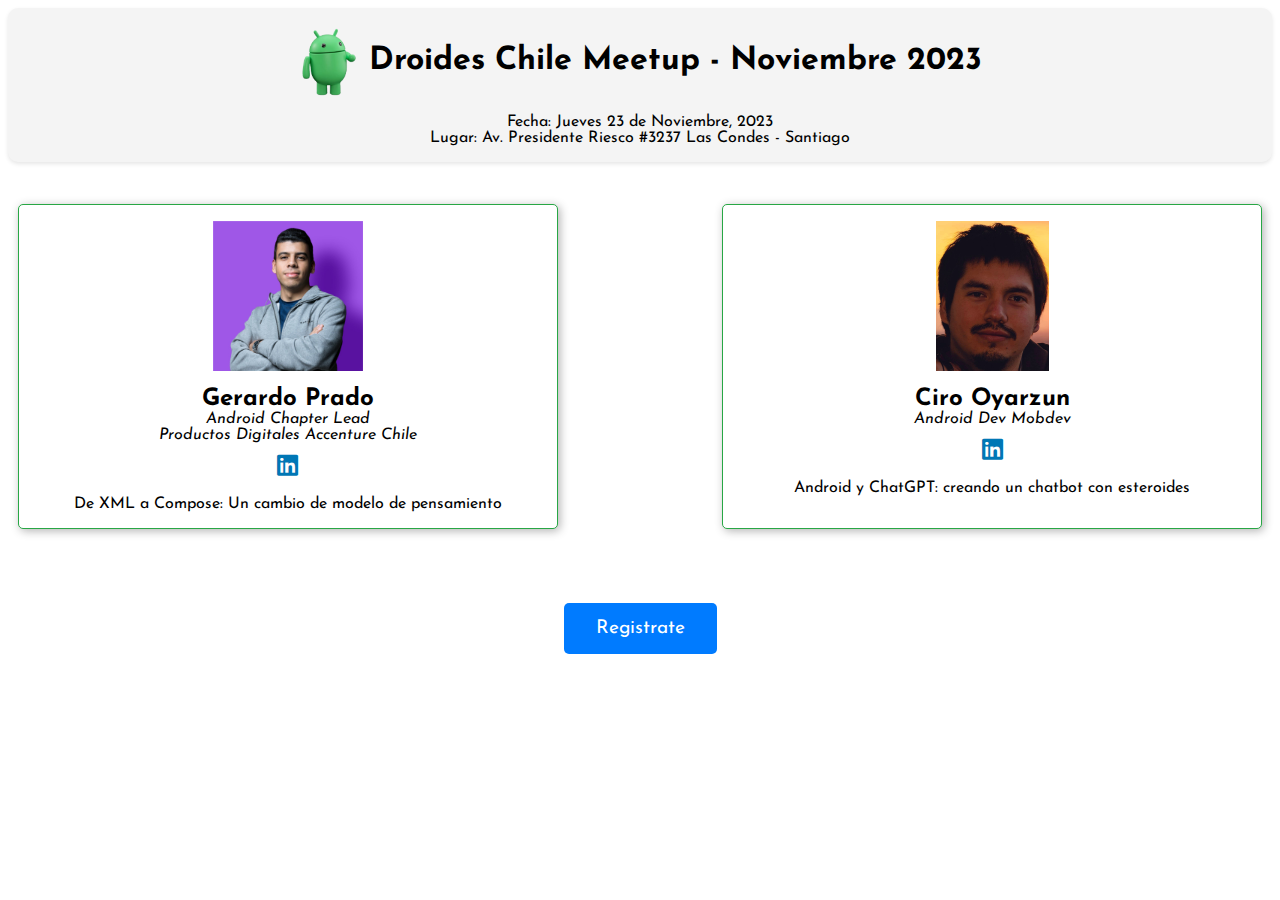
==== index.html @ 1ccf69a2 "Update font" ====
<!DOCTYPE html>
<html>

<head>
    <title>Droides Chile - Meetups</title>
    <link rel="stylesheet" href="https://fonts.googleapis.com/css?family=Josefin+Sans">
    <style>
        /* CSS styles */
        /* Estilos comunes */
        body {
            transition: background-color 0.3s ease;
            font-family: "Josefin Sans", sans-serif
        }

        .talk-container {
            display: flex;
            justify-content: space-between;
            margin-bottom: 2rem;
        }

        .talk {
            display: flex;
            flex-direction: column;
            align-items: center;
            width: 40%;
            margin: 10px;
            /* Agrega un poco de espacio entre las tarjetas */
            border: 1px solid #28a745;
            /* Línea más fina */
            border-radius: 5px;
            box-shadow: 2px 2px 10px rgba(0, 0, 0, 0.3);
            /* Sombra más difusa */
            padding: 1rem;
            background-color: #fff;
            /* Fondo blanco (ajustable) */
            transition: transform 0.3s ease, box-shadow 0.3s ease;
            /* Transición suave para hover */
        }

        /* Efecto al pasar el ratón sobre la tarjeta */
        .talk:hover {
            transform: translateY(-5px);
            box-shadow: 4px 4px 15px rgba(0, 0, 0, 0.4);
        }

        .talk img {
            width: auto;
            max-height: 150px;
            height: auto;
            margin-bottom: 1rem;
        }

        .talk h3 {
            margin: 0;
            font-size: 1.5rem;
            text-align: center;
            transition: color 0.3s ease;
        }

        .talk p {
            margin: 0;
            font-size: 1rem;
            text-align: center;
            transition: color 0.3s ease;
        }

        .info {
            margin-bottom: 2rem;
            background-color: #f4f4f4;
            /* Color de fondo, ajustable */
            border-radius: 10px;
            /* Bordes redondeados */
            padding: 1rem;
            box-shadow: 0 2px 4px rgba(0, 0, 0, 0.1);
            /* Sombra suave */
        }

        .info-header {
            display: flex;
            align-items: center;
            justify-content: center;
            margin-bottom: 1rem;
        }

        .bugdroid-logo {
            width: 60px;
            /* Ajusta el tamaño según necesidad */
            margin-right: 10px;
        }

        .info h2 {
            margin: 0;
            font-size: 2rem;
            text-align: center;
            transition: color 0.3s ease;
        }

        .info p {
            margin: 0;
            font-size: 1rem;
            text-align: center;
            transition: color 0.3s ease;
        }

        .registration {
            text-align: center;
        }

        .registration a {
            display: inline-block;
            padding: 1rem 2rem;
            background-color: #007bff;
            color: #fff;
            text-decoration: none;
            border-radius: 5px;
            font-size: 1.2rem;
            margin-top: 2rem;
        }

        .linkedin-icon {
            display: inline-block;
            margin-top: 10px;
            /* Ajusta según necesidad */
            color: #0077b5;
            /* Color del ícono de LinkedIn */
            font-size: 24px;
            /* Tamaño del ícono */
            transition: color 0.3s ease;
        }

        .linkedin-icon:hover {
            color: #005691;
            /* Color al pasar el ratón por encima */
        }


        /* Estilos para el modo oscuro */
        @media (prefers-color-scheme: dark) {
            body {
                background-color: #121212;
                color: #ffffff;
            }

            .talk {
                background-color: #242424;
                border-color: #3c763d;
            }

            .info {
                background-color: #2d2d2d;
                color: #ffffff;
            }

            .registration a {
                background-color: #0056b3;
                color: #ffffff;
            }

            .linkedin-icon {
                color: #9ec2e6;
            }

            .linkedin-icon:hover {
                color: #7ba7d0;
            }
        }
    </style>
    <link rel="stylesheet" href="https://cdnjs.cloudflare.com/ajax/libs/font-awesome/6.2.0/css/all.min.css">
</head>

<body>

    <div class="info">
        <div class="info-header">
            <img src="res/img/android-new-logo.png" alt="Bugdroid" class="bugdroid-logo">
            <h2>Droides Chile Meetup - Noviembre 2023</h2>
        </div>
        <p>Fecha: Jueves 23 de Noviembre, 2023</p>
        <p>Lugar: Av. Presidente Riesco #3237 Las Condes - Santiago</p>
    </div>
    <div class="talk-container">
        <div class="talk">
            <img src="res/img/speaker-gerardo-prado.jpeg" alt="Talk 1">
            <h3>Gerardo Prado</h3>
            <p><i>Android Chapter Lead <br />Productos Digitales Accenture Chile</i></p>
            <a href="https://www.linkedin.com/in/gdavidpb/" target="_blank" class="linkedin-icon">
                <i class="fab fa-linkedin"></i>
            </a>
            <br />
            <p>De XML a Compose: Un cambio de modelo de pensamiento</p>
        </div>

        <div class="talk">
            <img src="res/img/speaker-ciro-oyarzun.jpeg" alt="Talk 2">
            <h3>Ciro Oyarzun</h3>
            <p><i>Android Dev Mobdev</i></p>
            <a href="https://www.linkedin.com/in/ciro-oyarz%C3%BAn-orrego-23a24641/" target="_blank"
                class="linkedin-icon">
                <i class="fab fa-linkedin"></i>
            </a>
            <br />
            <p>Android y ChatGPT: creando un chatbot con esteroides</p>
        </div>
    </div>

    <div class="registration">
        <a href="https://forms.gle/CiVavatacSVbdCNq7">Registrate</a>
    </div>
</body>

</html>
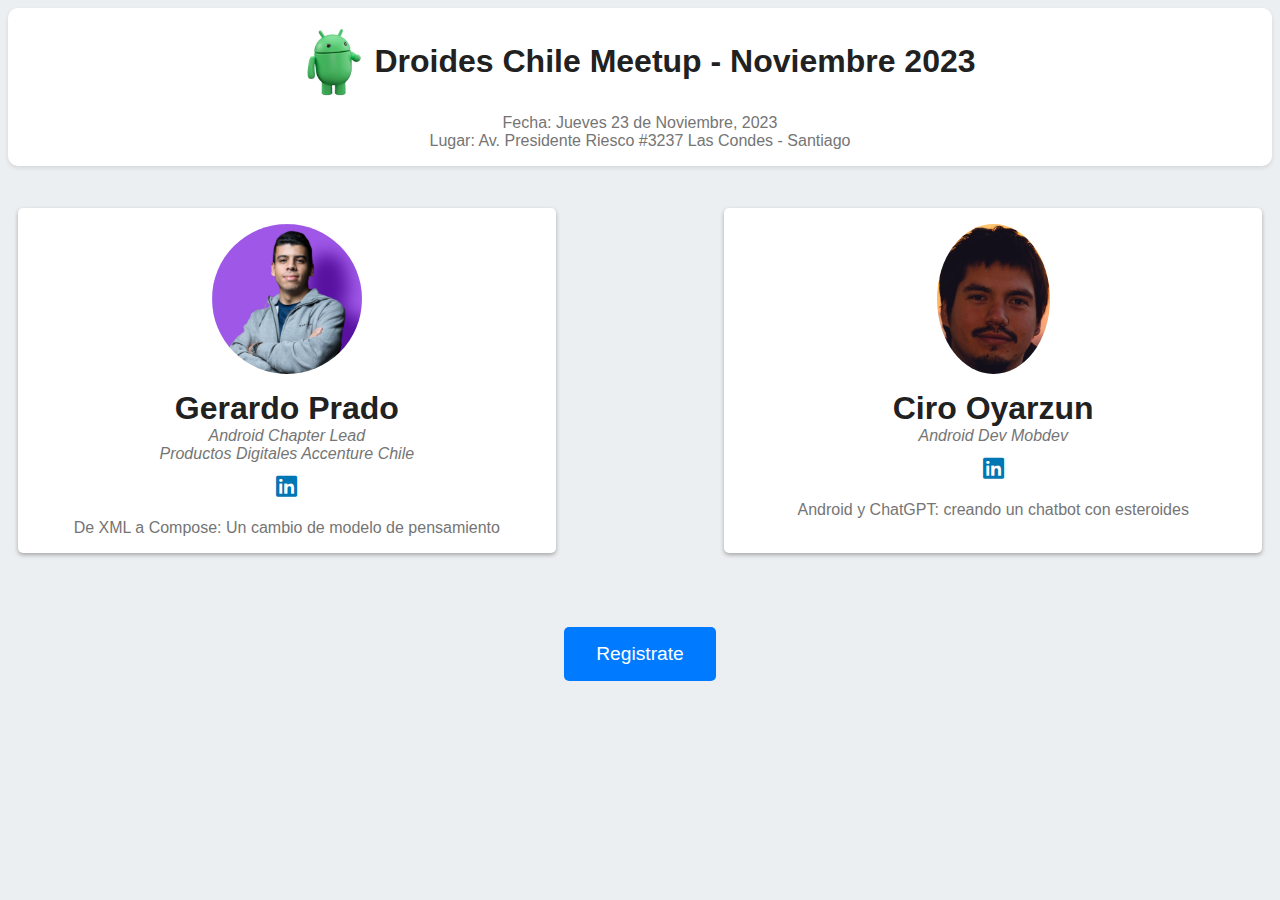
==== commit 582af240: "update to material design" ====
--- a/index.html
+++ b/index.html
@@ -9,7 +9,12 @@
         /* Estilos comunes */
         body {
             transition: background-color 0.3s ease;
-            font-family: "Josefin Sans", sans-serif
+            font-family: 'Roboto', 'Arial', sans-serif;
+            /* Estilo de fuente Material Design */
+            background-color: #ECEFF1;
+            /* Fondo claro */
+            color: #212121;
+            /* Texto oscuro */
         }
 
         .talk-container {
@@ -24,23 +29,19 @@
             align-items: center;
             width: 40%;
             margin: 10px;
-            /* Agrega un poco de espacio entre las tarjetas */
-            border: 1px solid #28a745;
-            /* Línea más fina */
             border-radius: 5px;
-            box-shadow: 2px 2px 10px rgba(0, 0, 0, 0.3);
-            /* Sombra más difusa */
+            box-shadow: 0 2px 4px rgba(0, 0, 0, 0.3);
+            /* Sombra Material Design */
             padding: 1rem;
-            background-color: #fff;
-            /* Fondo blanco (ajustable) */
-            transition: transform 0.3s ease, box-shadow 0.3s ease;
-            /* Transición suave para hover */
-        }
-
-        /* Efecto al pasar el ratón sobre la tarjeta */
+            background-color: #FFFFFF;
+            /* Fondo blanco */
+            transition: all 0.3s cubic-bezier(.25, .8, .25, 1);
+            /* Transición suave */
+        }
+
         .talk:hover {
-            transform: translateY(-5px);
-            box-shadow: 4px 4px 15px rgba(0, 0, 0, 0.4);
+            box-shadow: 0 14px 28px rgba(0, 0, 0, 0.25), 0 10px 10px rgba(0, 0, 0, 0.22);
+            /* Sombra al pasar el ratón */
         }
 
         .talk img {
@@ -48,31 +49,32 @@
             max-height: 150px;
             height: auto;
             margin-bottom: 1rem;
-        }
-
-        .talk h3 {
+            border-radius: 50%;
+            /* Imágenes redondas */
+        }
+
+        .talk h3,
+        .info h2 {
             margin: 0;
-            font-size: 1.5rem;
+            font-size: 2rem;
             text-align: center;
-            transition: color 0.3s ease;
-        }
-
-        .talk p {
+            color: #212121;
+        }
+
+        .talk p,
+        .info p {
             margin: 0;
             font-size: 1rem;
             text-align: center;
-            transition: color 0.3s ease;
+            color: #757575;
         }
 
         .info {
             margin-bottom: 2rem;
-            background-color: #f4f4f4;
-            /* Color de fondo, ajustable */
+            background-color: #FFFFFF;
             border-radius: 10px;
-            /* Bordes redondeados */
             padding: 1rem;
             box-shadow: 0 2px 4px rgba(0, 0, 0, 0.1);
-            /* Sombra suave */
         }
 
         .info-header {
@@ -84,22 +86,7 @@
 
         .bugdroid-logo {
             width: 60px;
-            /* Ajusta el tamaño según necesidad */
             margin-right: 10px;
-        }
-
-        .info h2 {
-            margin: 0;
-            font-size: 2rem;
-            text-align: center;
-            transition: color 0.3s ease;
-        }
-
-        .info p {
-            margin: 0;
-            font-size: 1rem;
-            text-align: center;
-            transition: color 0.3s ease;
         }
 
         .registration {
@@ -120,19 +107,14 @@
         .linkedin-icon {
             display: inline-block;
             margin-top: 10px;
-            /* Ajusta según necesidad */
             color: #0077b5;
-            /* Color del ícono de LinkedIn */
             font-size: 24px;
-            /* Tamaño del ícono */
             transition: color 0.3s ease;
         }
 
         .linkedin-icon:hover {
             color: #005691;
-            /* Color al pasar el ratón por encima */
-        }
-
+        }
 
         /* Estilos para el modo oscuro */
         @media (prefers-color-scheme: dark) {
@@ -149,6 +131,18 @@
             .info {
                 background-color: #2d2d2d;
                 color: #ffffff;
+            }
+
+            .talk h3,
+            .info h2 {
+                color: #ffffff;
+                /* Cambio de color para el título y los nombres en modo oscuro */
+            }
+
+            .talk p,
+            .info p {
+                color: #bbbbbb;
+                /* Cambio de color para el texto en modo oscuro */
             }
 
             .registration a {
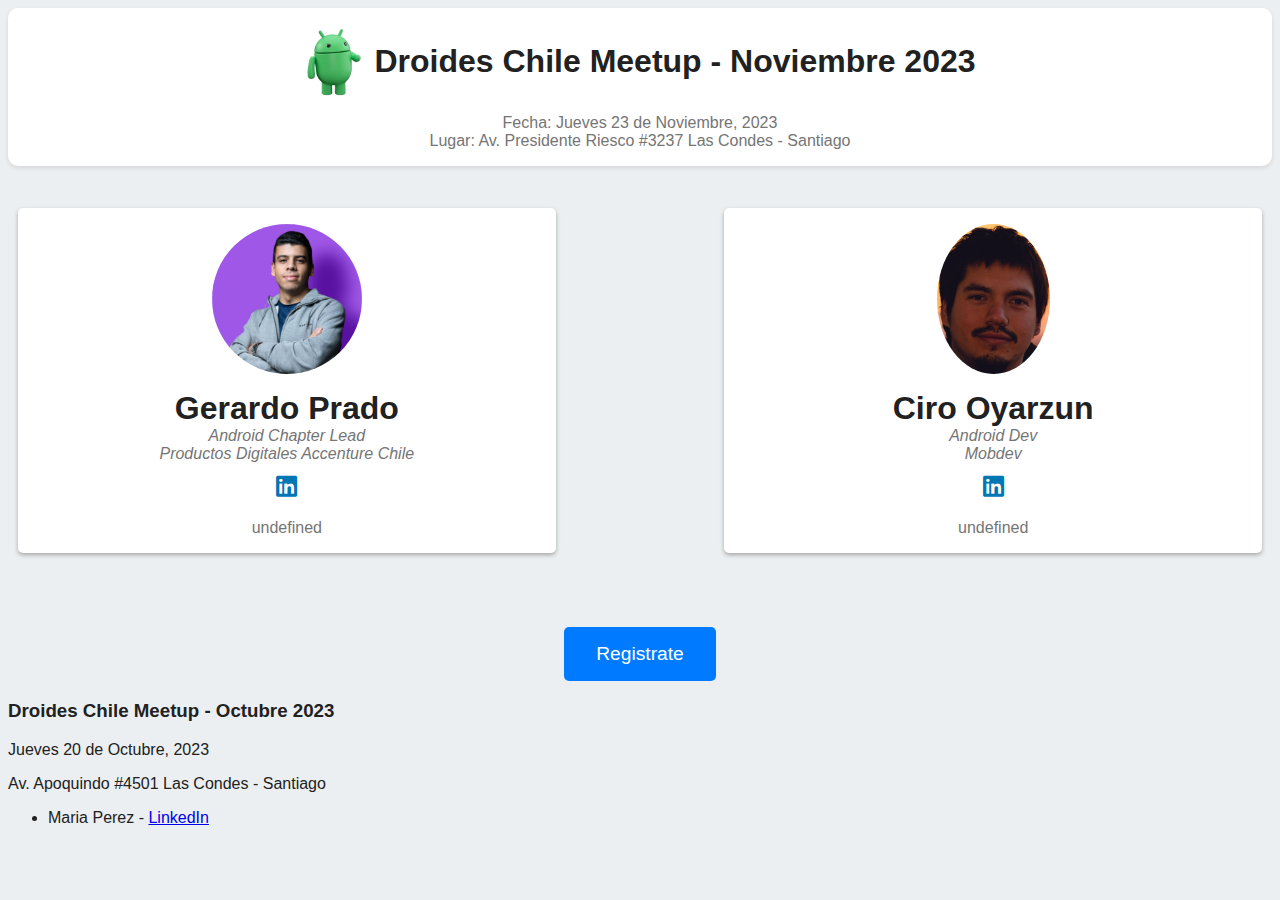
==== commit d37354fc: "update json file path" ====
--- a/index.html
+++ b/index.html
@@ -163,43 +163,12 @@
 </head>
 
 <body>
+    <div id="upcomingMeetup"></div>
+    <div id="past-meetups"></div>
 
-    <div class="info">
-        <div class="info-header">
-            <img src="res/img/android-new-logo.png" alt="Bugdroid" class="bugdroid-logo">
-            <h2>Droides Chile Meetup - Noviembre 2023</h2>
-        </div>
-        <p>Fecha: Jueves 23 de Noviembre, 2023</p>
-        <p>Lugar: Av. Presidente Riesco #3237 Las Condes - Santiago</p>
-    </div>
-    <div class="talk-container">
-        <div class="talk">
-            <img src="res/img/speaker-gerardo-prado.jpeg" alt="Talk 1">
-            <h3>Gerardo Prado</h3>
-            <p><i>Android Chapter Lead <br />Productos Digitales Accenture Chile</i></p>
-            <a href="https://www.linkedin.com/in/gdavidpb/" target="_blank" class="linkedin-icon">
-                <i class="fab fa-linkedin"></i>
-            </a>
-            <br />
-            <p>De XML a Compose: Un cambio de modelo de pensamiento</p>
-        </div>
-
-        <div class="talk">
-            <img src="res/img/speaker-ciro-oyarzun.jpeg" alt="Talk 2">
-            <h3>Ciro Oyarzun</h3>
-            <p><i>Android Dev Mobdev</i></p>
-            <a href="https://www.linkedin.com/in/ciro-oyarz%C3%BAn-orrego-23a24641/" target="_blank"
-                class="linkedin-icon">
-                <i class="fab fa-linkedin"></i>
-            </a>
-            <br />
-            <p>Android y ChatGPT: creando un chatbot con esteroides</p>
-        </div>
-    </div>
-
-    <div class="registration">
-        <a href="https://forms.gle/CiVavatacSVbdCNq7">Registrate</a>
-    </div>
+    <!-- Enlaces a archivos JavaScript externos -->
+    <script src="res/js/fetchData.js"></script>
+    <script src="res/js/displayMeetups.js"></script>
 </body>
 
 </html>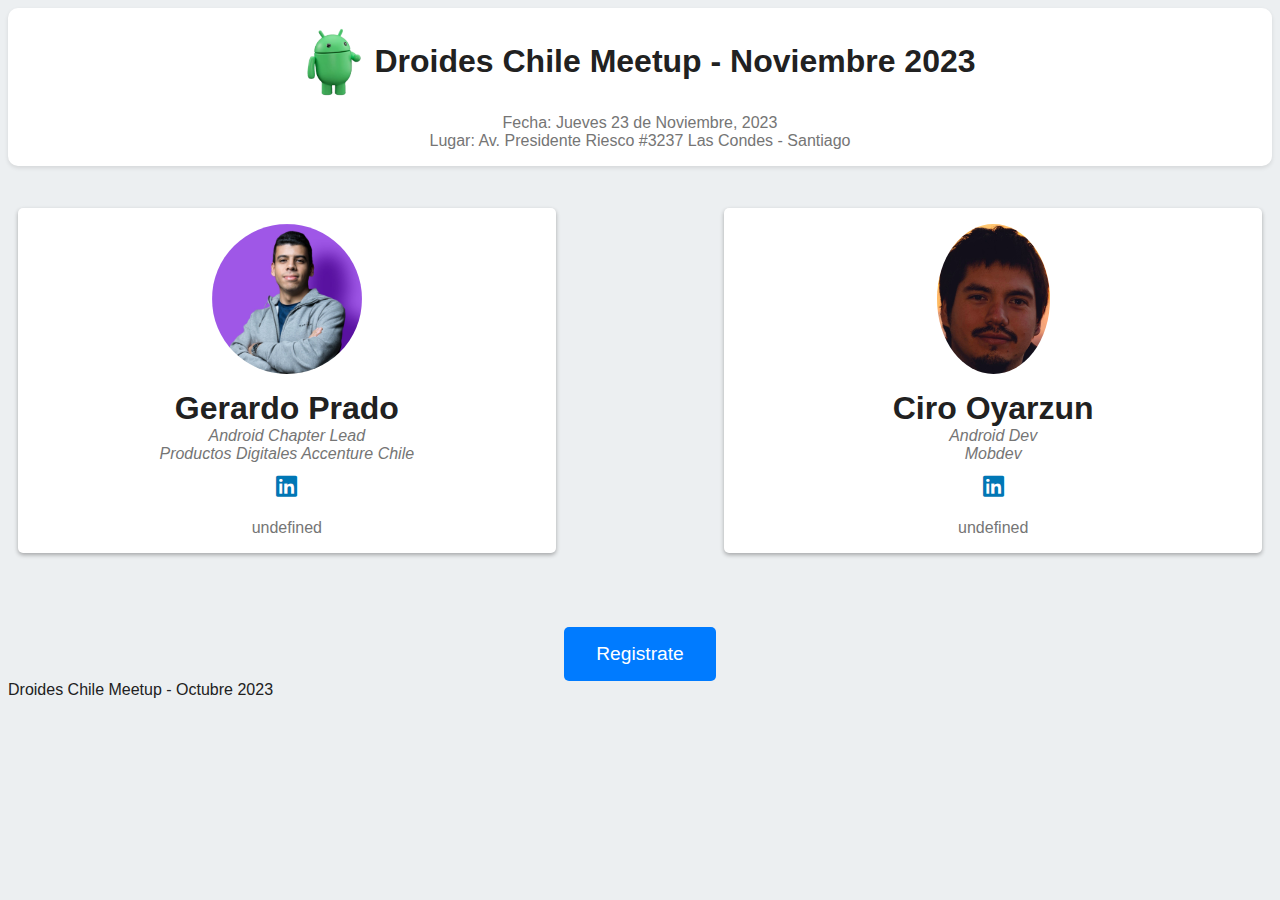
==== commit bdc8fd5e: "update displayPastMeetups" ====
--- a/index.html
+++ b/index.html
@@ -158,6 +158,10 @@
                 color: #7ba7d0;
             }
         }
+        /* Estilo para ocultar elementos */
+        .hidden {
+            display: none;
+        }
     </style>
     <link rel="stylesheet" href="https://cdnjs.cloudflare.com/ajax/libs/font-awesome/6.2.0/css/all.min.css">
 </head>
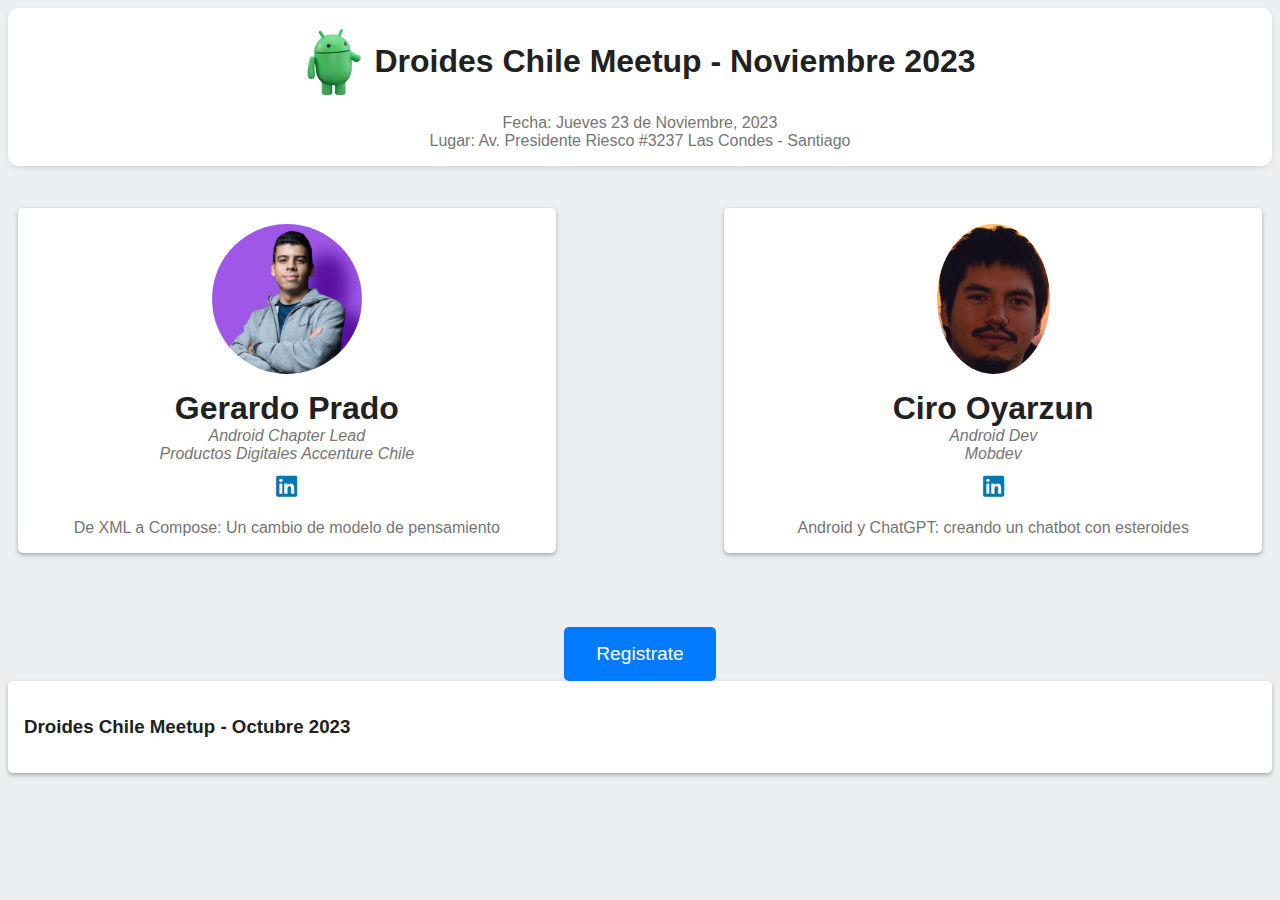
==== commit 794aa895: "update displayPastMeetups" ====
--- a/index.html
+++ b/index.html
@@ -116,6 +116,26 @@
             color: #005691;
         }
 
+        /* Estilo para las tarjetas de los meetups pasados */
+    .past-meetup-card {
+        background-color: #FFFFFF;
+        border-radius: 5px;
+        box-shadow: 0 2px 4px rgba(0, 0, 0, 0.3);
+        padding: 1rem;
+        margin-bottom: 1rem;
+        cursor: pointer;
+        transition: all 0.3s cubic-bezier(.25, .8, .25, 1);
+    }
+
+    .past-meetup-card:hover {
+        box-shadow: 0 14px 28px rgba(0, 0, 0, 0.25), 0 10px 10px rgba(0, 0, 0, 0.22);
+    }
+
+    /* Estilo para el contenido oculto dentro de la tarjeta */
+    .past-meetup-content {
+        padding: 1rem 0;
+    }
+
         /* Estilos para el modo oscuro */
         @media (prefers-color-scheme: dark) {
             body {
@@ -157,6 +177,23 @@
             .linkedin-icon:hover {
                 color: #7ba7d0;
             }
+
+        .past-meetup-card {
+            background-color: #242424;
+            color: #ffffff;
+        }
+
+        .past-meetup-card:hover {
+            box-shadow: 0 14px 28px rgba(255, 255, 255, 0.25), 0 10px 10px rgba(255, 255, 255, 0.22);
+        }
+
+        .past-meetup-title {
+            color: #ffffff;
+        }
+
+        .past-meetup-content {
+            color: #bbbbbb;
+        }
         }
         /* Estilo para ocultar elementos */
         .hidden {
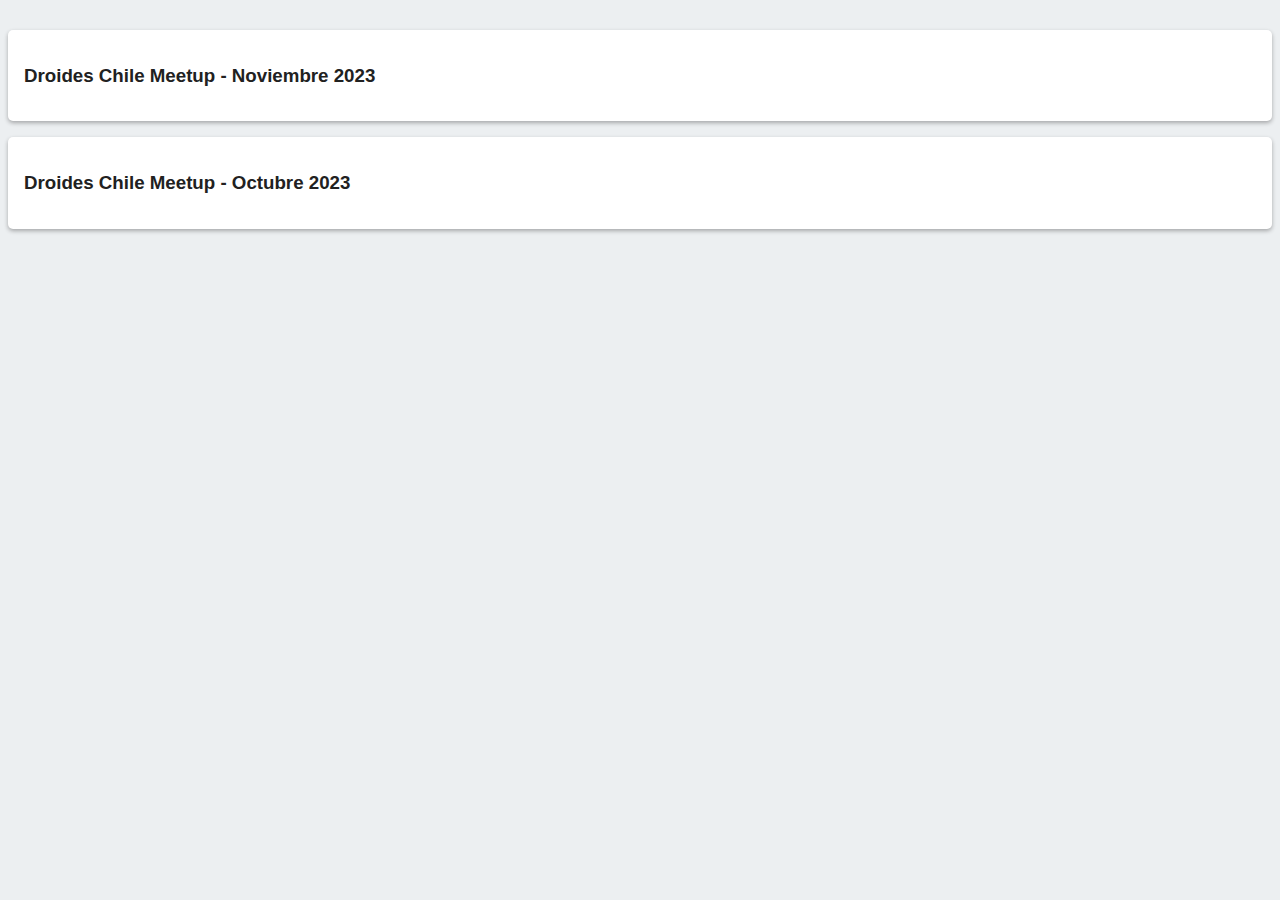
==== commit add45795: "update styles" ====
--- a/index.html
+++ b/index.html
@@ -4,202 +4,7 @@
 <head>
     <title>Droides Chile - Meetups</title>
     <link rel="stylesheet" href="https://fonts.googleapis.com/css?family=Josefin+Sans">
-    <style>
-        /* CSS styles */
-        /* Estilos comunes */
-        body {
-            transition: background-color 0.3s ease;
-            font-family: 'Roboto', 'Arial', sans-serif;
-            /* Estilo de fuente Material Design */
-            background-color: #ECEFF1;
-            /* Fondo claro */
-            color: #212121;
-            /* Texto oscuro */
-        }
-
-        .talk-container {
-            display: flex;
-            justify-content: space-between;
-            margin-bottom: 2rem;
-        }
-
-        .talk {
-            display: flex;
-            flex-direction: column;
-            align-items: center;
-            width: 40%;
-            margin: 10px;
-            border-radius: 5px;
-            box-shadow: 0 2px 4px rgba(0, 0, 0, 0.3);
-            /* Sombra Material Design */
-            padding: 1rem;
-            background-color: #FFFFFF;
-            /* Fondo blanco */
-            transition: all 0.3s cubic-bezier(.25, .8, .25, 1);
-            /* Transición suave */
-        }
-
-        .talk:hover {
-            box-shadow: 0 14px 28px rgba(0, 0, 0, 0.25), 0 10px 10px rgba(0, 0, 0, 0.22);
-            /* Sombra al pasar el ratón */
-        }
-
-        .talk img {
-            width: auto;
-            max-height: 150px;
-            height: auto;
-            margin-bottom: 1rem;
-            border-radius: 50%;
-            /* Imágenes redondas */
-        }
-
-        .talk h3,
-        .info h2 {
-            margin: 0;
-            font-size: 2rem;
-            text-align: center;
-            color: #212121;
-        }
-
-        .talk p,
-        .info p {
-            margin: 0;
-            font-size: 1rem;
-            text-align: center;
-            color: #757575;
-        }
-
-        .info {
-            margin-bottom: 2rem;
-            background-color: #FFFFFF;
-            border-radius: 10px;
-            padding: 1rem;
-            box-shadow: 0 2px 4px rgba(0, 0, 0, 0.1);
-        }
-
-        .info-header {
-            display: flex;
-            align-items: center;
-            justify-content: center;
-            margin-bottom: 1rem;
-        }
-
-        .bugdroid-logo {
-            width: 60px;
-            margin-right: 10px;
-        }
-
-        .registration {
-            text-align: center;
-        }
-
-        .registration a {
-            display: inline-block;
-            padding: 1rem 2rem;
-            background-color: #007bff;
-            color: #fff;
-            text-decoration: none;
-            border-radius: 5px;
-            font-size: 1.2rem;
-            margin-top: 2rem;
-        }
-
-        .linkedin-icon {
-            display: inline-block;
-            margin-top: 10px;
-            color: #0077b5;
-            font-size: 24px;
-            transition: color 0.3s ease;
-        }
-
-        .linkedin-icon:hover {
-            color: #005691;
-        }
-
-        /* Estilo para las tarjetas de los meetups pasados */
-    .past-meetup-card {
-        background-color: #FFFFFF;
-        border-radius: 5px;
-        box-shadow: 0 2px 4px rgba(0, 0, 0, 0.3);
-        padding: 1rem;
-        margin-bottom: 1rem;
-        cursor: pointer;
-        transition: all 0.3s cubic-bezier(.25, .8, .25, 1);
-    }
-
-    .past-meetup-card:hover {
-        box-shadow: 0 14px 28px rgba(0, 0, 0, 0.25), 0 10px 10px rgba(0, 0, 0, 0.22);
-    }
-
-    /* Estilo para el contenido oculto dentro de la tarjeta */
-    .past-meetup-content {
-        padding: 1rem 0;
-    }
-
-        /* Estilos para el modo oscuro */
-        @media (prefers-color-scheme: dark) {
-            body {
-                background-color: #121212;
-                color: #ffffff;
-            }
-
-            .talk {
-                background-color: #242424;
-                border-color: #3c763d;
-            }
-
-            .info {
-                background-color: #2d2d2d;
-                color: #ffffff;
-            }
-
-            .talk h3,
-            .info h2 {
-                color: #ffffff;
-                /* Cambio de color para el título y los nombres en modo oscuro */
-            }
-
-            .talk p,
-            .info p {
-                color: #bbbbbb;
-                /* Cambio de color para el texto en modo oscuro */
-            }
-
-            .registration a {
-                background-color: #0056b3;
-                color: #ffffff;
-            }
-
-            .linkedin-icon {
-                color: #9ec2e6;
-            }
-
-            .linkedin-icon:hover {
-                color: #7ba7d0;
-            }
-
-        .past-meetup-card {
-            background-color: #242424;
-            color: #ffffff;
-        }
-
-        .past-meetup-card:hover {
-            box-shadow: 0 14px 28px rgba(255, 255, 255, 0.25), 0 10px 10px rgba(255, 255, 255, 0.22);
-        }
-
-        .past-meetup-title {
-            color: #ffffff;
-        }
-
-        .past-meetup-content {
-            color: #bbbbbb;
-        }
-        }
-        /* Estilo para ocultar elementos */
-        .hidden {
-            display: none;
-        }
-    </style>
+    <link rel="stylesheet" href="res/style/web-style.css">
     <link rel="stylesheet" href="https://cdnjs.cloudflare.com/ajax/libs/font-awesome/6.2.0/css/all.min.css">
 </head>
 
--- a/res/style/web-style.css
+++ b/res/style/web-style.css
@@ -0,0 +1,207 @@
+
+        /* CSS styles */
+        /* Estilos comunes */
+        body {
+            transition: background-color 0.3s ease;
+            font-family: 'Roboto', 'Arial', sans-serif;
+            /* Estilo de fuente Material Design */
+            background-color: #ECEFF1;
+            /* Fondo claro */
+            color: #212121;
+            /* Texto oscuro */
+        }
+
+        .talk-container {
+            display: flex;
+            justify-content: space-between;
+            margin-bottom: 2rem;
+        }
+
+        .talk {
+            display: flex;
+            flex-direction: column;
+            align-items: center;
+            width: 40%;
+            margin: 10px;
+            border-radius: 5px;
+            box-shadow: 0 2px 4px rgba(0, 0, 0, 0.3);
+            /* Sombra Material Design */
+            padding: 1rem;
+            background-color: #FFFFFF;
+            /* Fondo blanco */
+            transition: all 0.3s cubic-bezier(.25, .8, .25, 1);
+            /* Transición suave */
+        }
+
+        .talk:hover {
+            box-shadow: 0 14px 28px rgba(0, 0, 0, 0.25), 0 10px 10px rgba(0, 0, 0, 0.22);
+            /* Sombra al pasar el ratón */
+        }
+
+        .talk img {
+            width: auto;
+            max-height: 150px;
+            height: auto;
+            margin-bottom: 1rem;
+            border-radius: 50%;
+            /* Imágenes redondas */
+        }
+
+        .talk h3,
+        .info h2 {
+            margin: 0;
+            font-size: 2rem;
+            text-align: center;
+            color: #212121;
+        }
+
+        .talk p,
+        .info p {
+            margin: 0;
+            font-size: 1rem;
+            text-align: center;
+            color: #757575;
+        }
+
+        .info {
+            margin-bottom: 2rem;
+            background-color: #FFFFFF;
+            border-radius: 10px;
+            padding: 1rem;
+            box-shadow: 0 2px 4px rgba(0, 0, 0, 0.1);
+        }
+
+        .info-header {
+            display: flex;
+            align-items: center;
+            justify-content: center;
+            margin-bottom: 1rem;
+        }
+
+        .bugdroid-logo {
+            width: 60px;
+            margin-right: 10px;
+        }
+
+        .registration {
+            text-align: center;
+        }
+
+        .registration a {
+            display: inline-block;
+            padding: 1rem 2rem;
+            background-color: #007bff;
+            color: #fff;
+            text-decoration: none;
+            border-radius: 5px;
+            font-size: 1.2rem;
+            margin-top: 2rem;
+        }
+
+        .linkedin-icon {
+            display: inline-block;
+            margin-top: 10px;
+            color: #0077b5;
+            font-size: 24px;
+            transition: color 0.3s ease;
+        }
+
+        .linkedin-icon:hover {
+            color: #005691;
+        }
+
+        /* Estilo para las tarjetas de los meetups pasados */
+        .past-meetup-card {
+            background-color: #FFFFFF;
+            border-radius: 5px;
+            box-shadow: 0 2px 4px rgba(0, 0, 0, 0.3);
+            padding: 1rem;
+            margin-bottom: 1rem;
+            cursor: pointer;
+            transition: all 0.3s cubic-bezier(.25, .8, .25, 1);
+        }
+
+        .past-meetup-card:hover {
+            box-shadow: 0 14px 28px rgba(0, 0, 0, 0.25), 0 10px 10px rgba(0, 0, 0, 0.22);
+        }
+
+        /* Estilo para el contenido oculto dentro de la tarjeta */
+        .past-meetup-content {
+            padding: 1rem 0;
+        }
+
+        /* Estilos para el modo oscuro */
+        @media (prefers-color-scheme: dark) {
+            body {
+                background-color: #121212;
+                color: #ffffff;
+            }
+
+            .talk {
+                background-color: #242424;
+                border-color: #3c763d;
+            }
+
+            .info {
+                background-color: #2d2d2d;
+                color: #ffffff;
+            }
+
+            .talk h3,
+            .info h2 {
+                color: #ffffff;
+                /* Cambio de color para el título y los nombres en modo oscuro */
+            }
+
+            .talk p,
+            .info p {
+                color: #bbbbbb;
+                /* Cambio de color para el texto en modo oscuro */
+            }
+
+            .registration a {
+                background-color: #0056b3;
+                color: #ffffff;
+            }
+
+            .linkedin-icon {
+                color: #9ec2e6;
+            }
+
+            .linkedin-icon:hover {
+                color: #7ba7d0;
+            }
+
+            .past-meetup-card {
+                background-color: #242424;
+                color: #ffffff;
+            }
+
+            .past-meetup-card:hover {
+                box-shadow: 0 14px 28px rgba(255, 255, 255, 0.25), 0 10px 10px rgba(255, 255, 255, 0.22);
+            }
+
+            .past-meetup-title {
+                color: #ffffff;
+            }
+
+            .past-meetup-content {
+                color: #bbbbbb;
+            }
+        }
+
+        /* Estilo para ocultar elementos */
+        .hidden {
+            display: none;
+        }
+
+        #upcomingMeetup {
+            margin-bottom: 30px;
+            /* Ajusta el margen inferior según tus preferencias */
+        }
+
+        #past-meetups {
+            margin-top: 30px;
+            /* Ajusta el margen superior según tus preferencias */
+        }
+    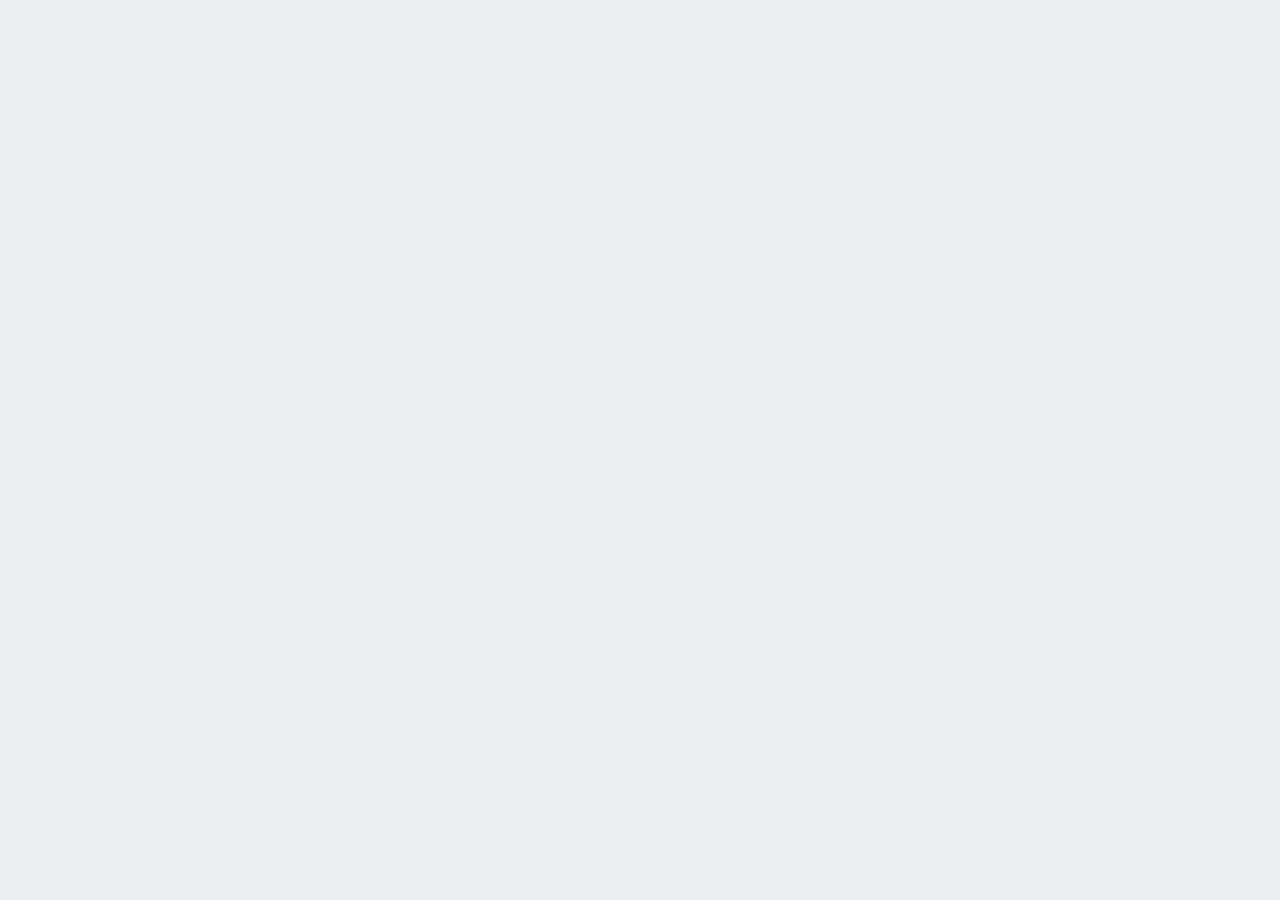
==== commit c50e2c0b: "update date time format" ====
--- a/index.html
+++ b/index.html
@@ -6,6 +6,8 @@
     <link rel="stylesheet" href="https://fonts.googleapis.com/css?family=Josefin+Sans">
     <link rel="stylesheet" href="res/style/web-style.css">
     <link rel="stylesheet" href="https://cdnjs.cloudflare.com/ajax/libs/font-awesome/6.2.0/css/all.min.css">
+    <script src="https://cdnjs.cloudflare.com/ajax/libs/moment.js/2.29.1/moment.min.js"></script>
+    <script src="https://cdnjs.cloudflare.com/ajax/libs/moment-timezone/0.5.34/moment-timezone-with-data.min.js"></script>
 </head>
 
 <body>
